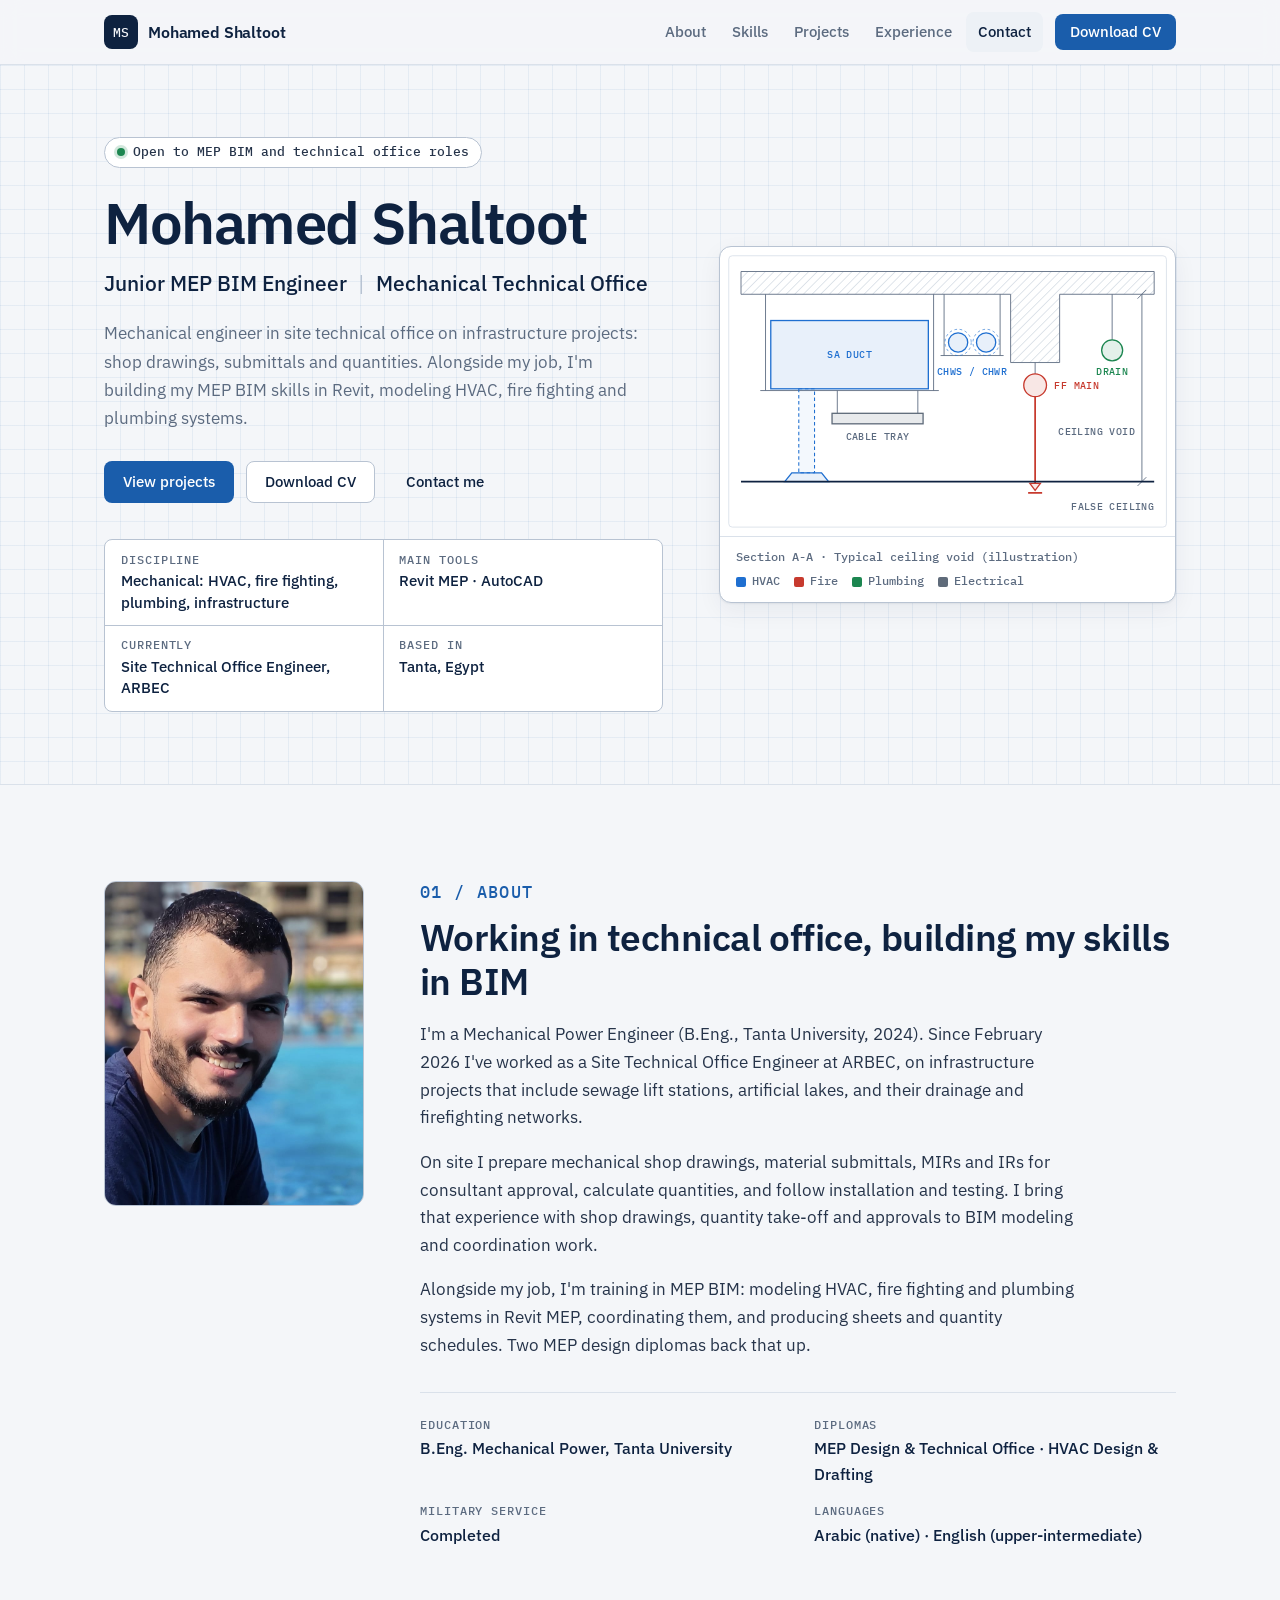
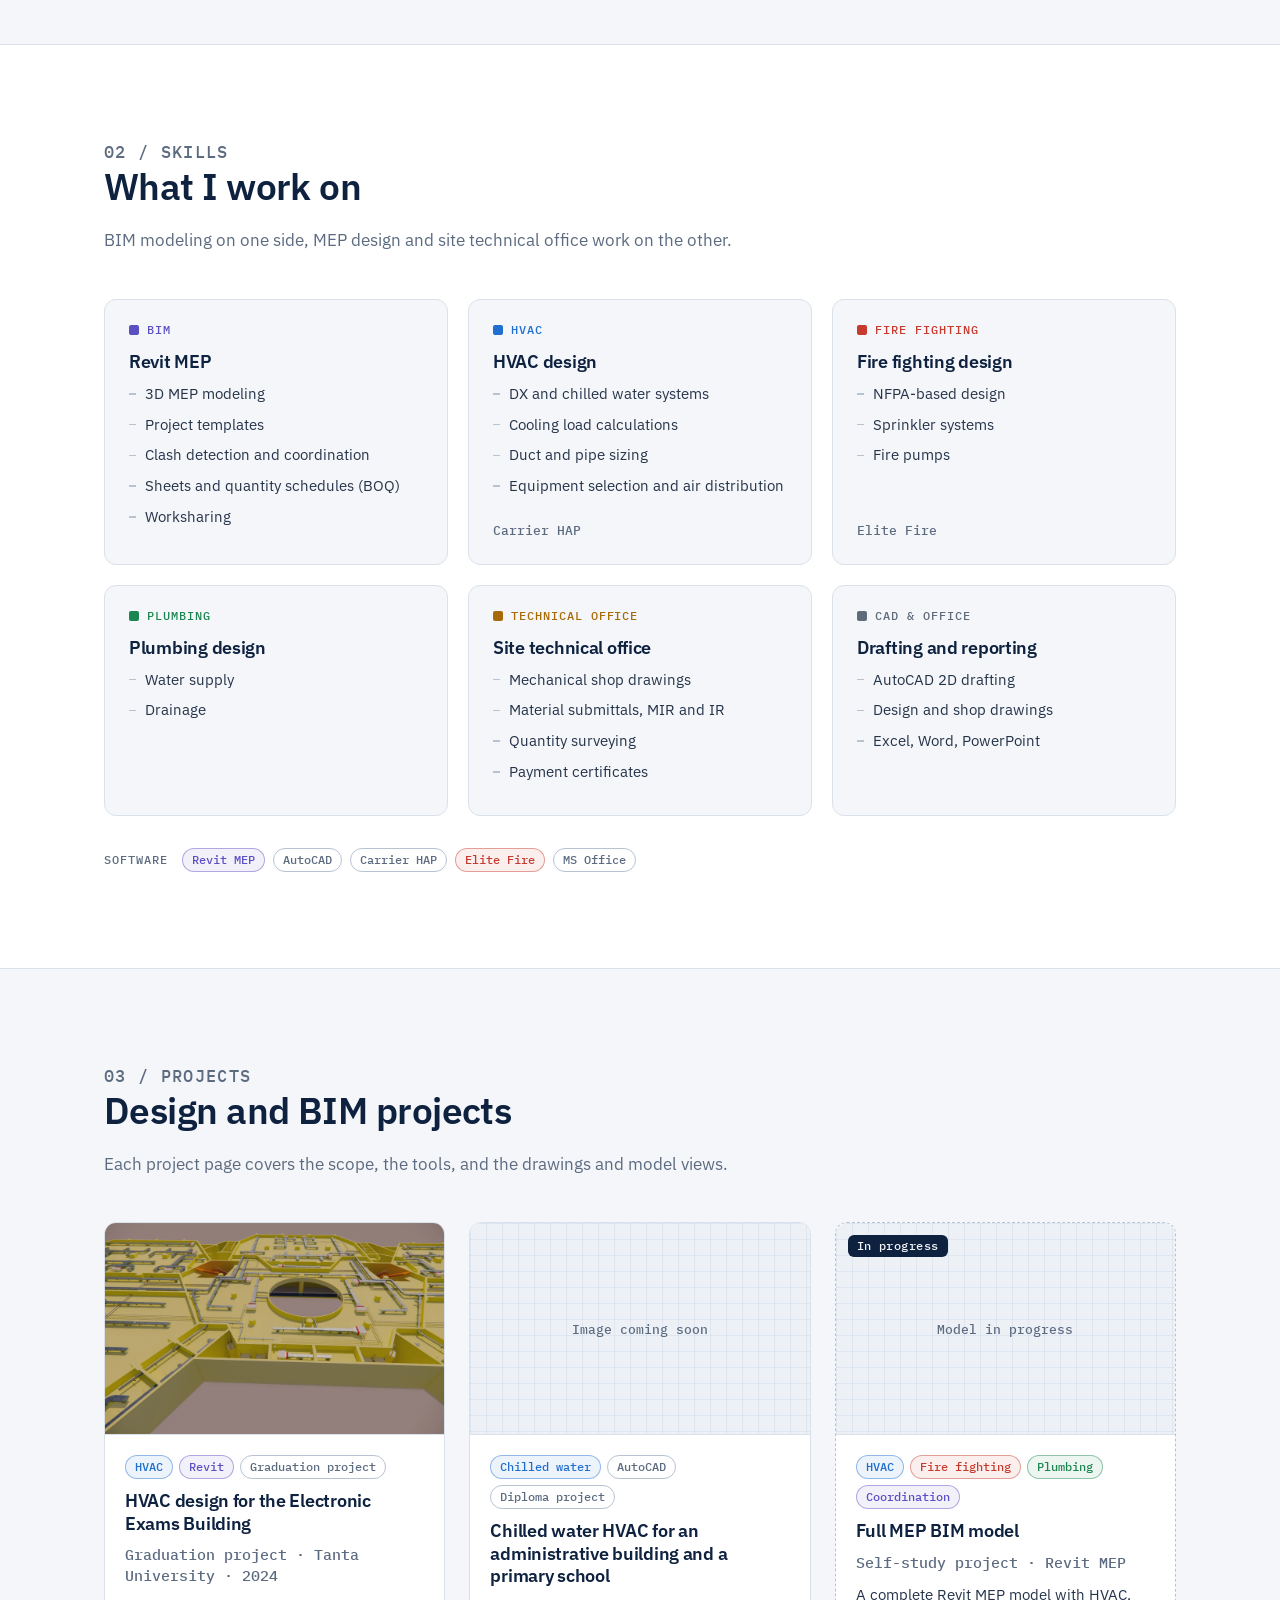
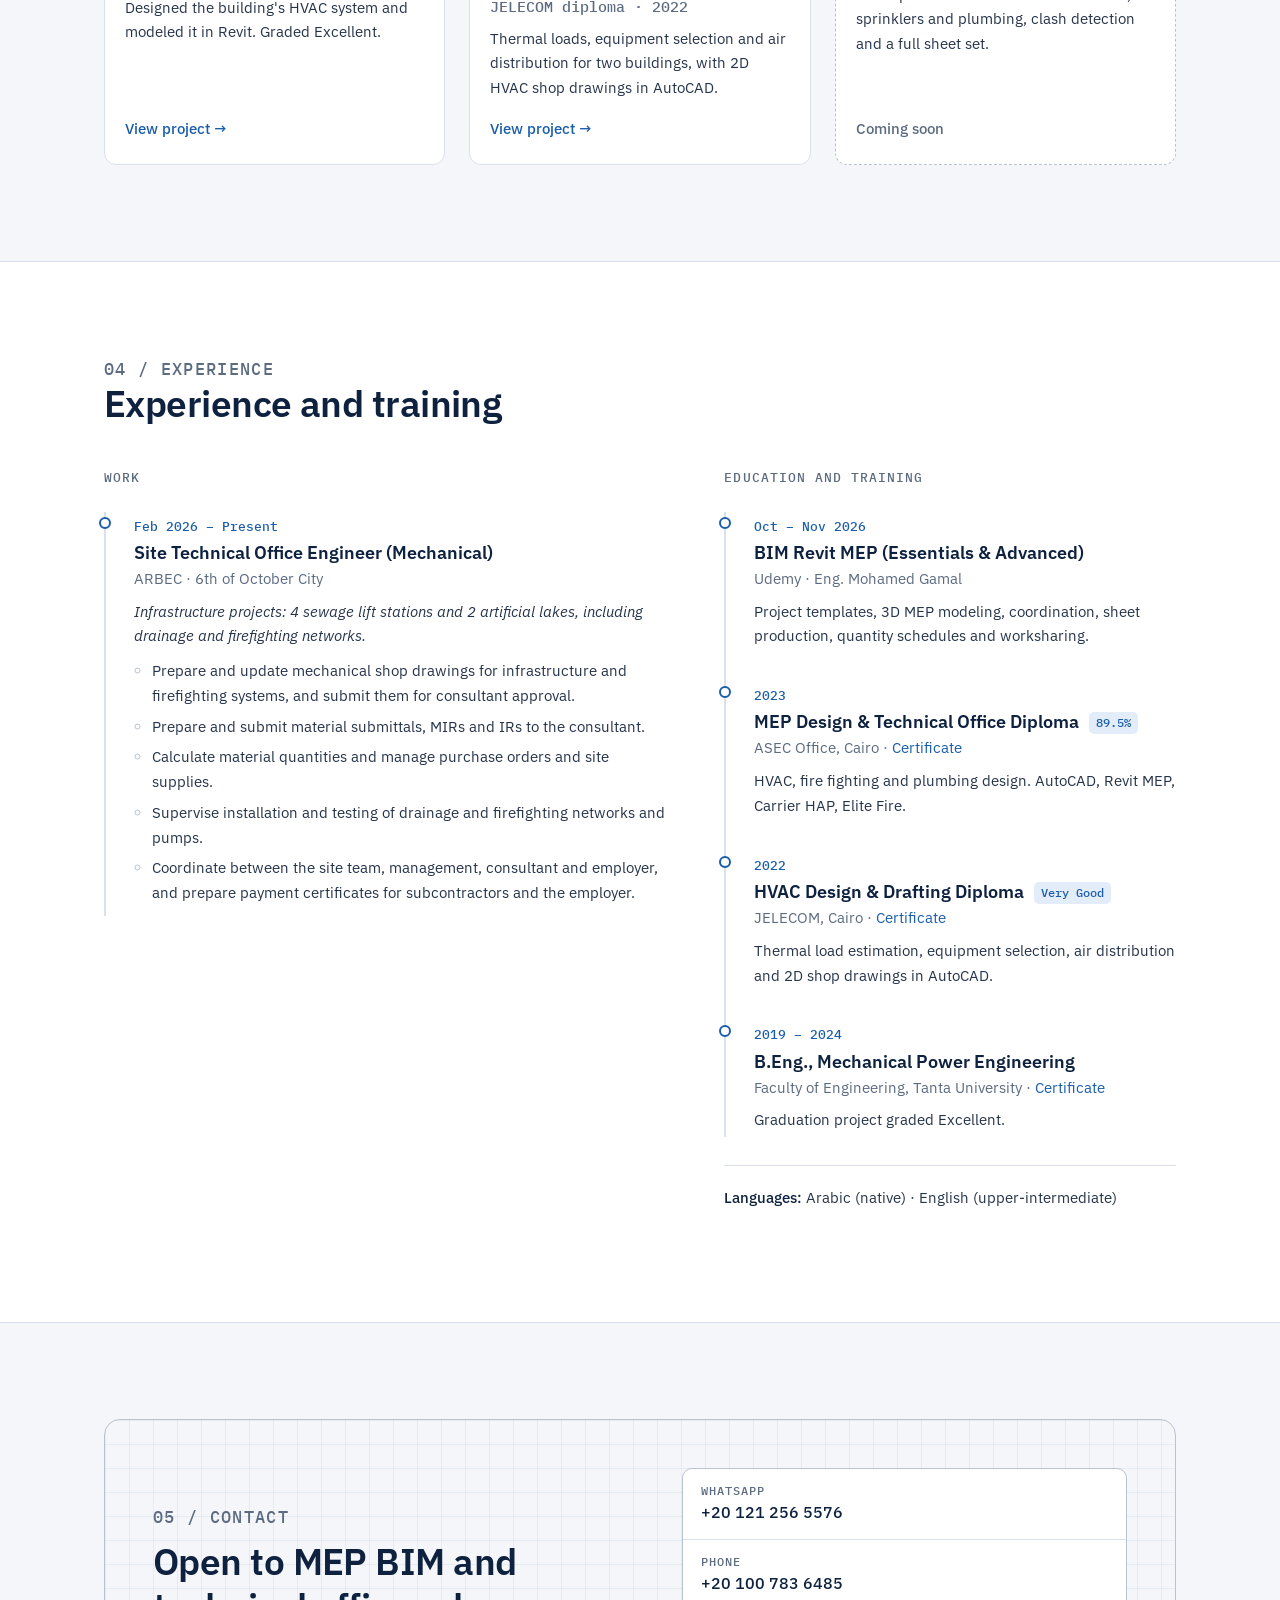
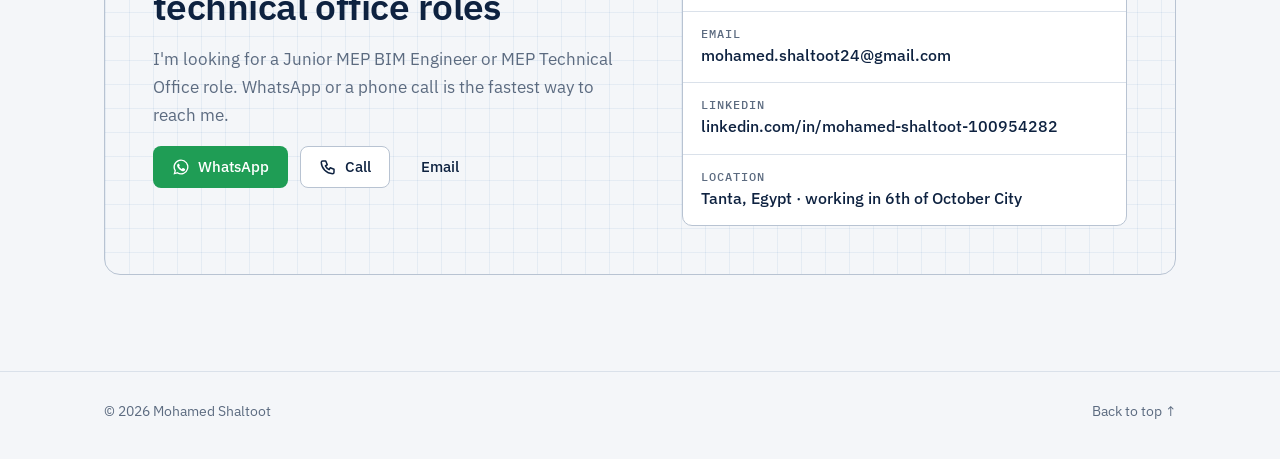
==== index.html @ 132d316b "Portfolio website: home page, project pages, Pages CMS setup" ====
<!doctype html>
<html lang="en">
<head>
  <meta charset="utf-8">
  <meta name="viewport" content="width=device-width, initial-scale=1">
  <title>Mohamed Shaltoot · Junior MEP BIM Engineer</title>
  <meta name="description" content="Portfolio of Mohamed Shaltoot, mechanical engineer in site technical office, building MEP BIM skills in Revit MEP: HVAC, fire fighting and plumbing.">
  <meta property="og:type" content="website">
  <meta property="og:title" content="Mohamed Shaltoot · Junior MEP BIM Engineer">
  <meta property="og:description" content="Mechanical technical office engineer on infrastructure projects, building MEP BIM skills in Revit: HVAC, fire fighting and plumbing.">
  <meta name="theme-color" content="#0E2240">
  <link rel="icon" href="favicon.svg" type="image/svg+xml">
  <link rel="preconnect" href="https://fonts.googleapis.com">
  <link rel="preconnect" href="https://fonts.gstatic.com" crossorigin>
  <link rel="stylesheet" href="https://fonts.googleapis.com/css2?family=IBM+Plex+Mono:wght@400;500&family=IBM+Plex+Sans:wght@400;500;600&display=swap">
  <link rel="stylesheet" href="assets/css/style.css">
  <script src="assets/js/main.js" defer></script>
</head>
<body>
  <!--
    The text, images and PDFs on this page come from content/site.json
    and content/projects.json. Edit them in Pages CMS (see README.md).
  -->
  <a class="skip-link" href="#main">Skip to content</a>

  <header class="site-header">
    <div class="container header-inner">
      <a class="brand" href="#top" aria-label="Mohamed Shaltoot, back to top">
        <span class="brand-mark" aria-hidden="true">MS</span>
        <span class="brand-name">Mohamed Shaltoot</span>
      </a>
      <button class="nav-toggle" type="button" aria-expanded="false" aria-controls="site-nav" aria-label="Open menu">
        <svg class="icon-open" viewBox="0 0 24 24" fill="none" stroke="currentColor" stroke-width="2" stroke-linecap="round" aria-hidden="true"><path d="M4 7h16M4 12h16M4 17h16"/></svg>
        <svg class="icon-close" viewBox="0 0 24 24" fill="none" stroke="currentColor" stroke-width="2" stroke-linecap="round" aria-hidden="true"><path d="M6 6l12 12M18 6L6 18"/></svg>
      </button>
      <nav id="site-nav" class="nav" aria-label="Main">
        <a href="#about">About</a>
        <a href="#skills">Skills</a>
        <a href="#projects">Projects</a>
        <a href="#experience">Experience</a>
        <a href="#contact">Contact</a>
        <a class="btn btn-primary btn-sm" href="assets/files/Mohamed_Shaltoot_Junior_MEP_BIM_Engineer.pdf" data-cv download>Download CV</a>
      </nav>
    </div>
  </header>

  <main id="main">

    <!-- ===== Hero ===== -->
    <section class="hero blueprint" id="top">
      <div class="container hero-grid">
        <div class="hero-copy" id="hero-copy"></div>

        <figure class="sheet">
          <svg viewBox="0 0 520 330" role="img" aria-label="Simplified section through a ceiling void: a supply air duct, chilled water pipes, a fire fighting main with a sprinkler drop, a drainage pipe and a cable tray above the false ceiling.">
            <defs>
              <pattern id="hatch" width="7" height="7" patternUnits="userSpaceOnUse" patternTransform="rotate(45)">
                <line class="d-hatch" x1="0" y1="0" x2="0" y2="7"/>
              </pattern>
            </defs>
            <rect class="d-frame" x="10" y="10" width="500" height="310" rx="4"/>

            <!-- Slab and drop beam -->
            <path class="d-conc" d="M24 28 H496 V54 H388 V132 H332 V54 H24 Z"/>

            <!-- Hangers and supports -->
            <g class="d-rod">
              <line x1="52" y1="54" x2="52" y2="164"/>
              <line x1="244" y1="54" x2="244" y2="164"/>
              <line x1="46" y1="164" x2="250" y2="164"/>
              <line x1="256" y1="54" x2="256" y2="124"/>
              <line x1="320" y1="54" x2="320" y2="124"/>
              <line x1="252" y1="124" x2="324" y2="124"/>
              <line x1="360" y1="132" x2="360" y2="145"/>
              <line x1="448" y1="54" x2="448" y2="106"/>
              <line x1="134" y1="164" x2="134" y2="190"/>
              <line x1="226" y1="164" x2="226" y2="190"/>
            </g>

            <!-- HVAC: supply duct, flexible neck, diffuser -->
            <rect class="d-hvac" x="58" y="84" width="180" height="78"/>
            <text class="d-tag d-tag-hvac" x="148" y="127" text-anchor="middle">SA DUCT</text>
            <rect class="d-flex" x="90" y="162" width="18" height="96"/>
            <polygon class="d-hvac" points="74,268 124,268 116,258 82,258"/>

            <!-- HVAC: chilled water supply / return -->
            <circle class="d-ins" cx="272" cy="109" r="15"/>
            <circle class="d-ins" cx="304" cy="109" r="15"/>
            <circle class="d-hvac" cx="272" cy="109" r="11"/>
            <circle class="d-hvac" cx="304" cy="109" r="11"/>
            <text class="d-tag d-tag-hvac" x="288" y="146" text-anchor="middle">CHWS / CHWR</text>

            <!-- Electrical: cable tray -->
            <rect class="d-elec" x="128" y="190" width="104" height="12"/>
            <text class="d-tag" x="180" y="220" text-anchor="middle">CABLE TRAY</text>

            <!-- Fire fighting: main and pendent sprinkler -->
            <circle class="d-fire" cx="360" cy="158" r="13"/>
            <line class="d-fire-line" x1="360" y1="171" x2="360" y2="270"/>
            <polygon class="d-fire" points="354,270 366,270 360,278"/>
            <line class="d-fire-line" x1="352" y1="281" x2="368" y2="281"/>
            <text class="d-tag d-tag-fire" x="382" y="162">FF MAIN</text>

            <!-- Plumbing: drainage -->
            <circle class="d-plumb" cx="448" cy="118" r="12"/>
            <text class="d-tag d-tag-plumb" x="448" y="146" text-anchor="middle">DRAIN</text>

            <!-- Ceiling void dimension -->
            <g class="d-dim">
              <line x1="482" y1="54" x2="482" y2="268"/>
              <line x1="477" y1="59" x2="487" y2="49"/>
              <line x1="477" y1="273" x2="487" y2="263"/>
            </g>
            <text class="d-tag" x="474" y="215" text-anchor="end">CEILING VOID</text>

            <!-- False ceiling -->
            <line class="d-ceil" x1="24" y1="268" x2="496" y2="268"/>
            <text class="d-tag" x="496" y="300" text-anchor="end">FALSE CEILING</text>
          </svg>
          <figcaption class="sheet-foot">
            <span>Section A-A · Typical ceiling void (illustration)</span>
            <span class="legend">
              <span class="sw-hvac">HVAC</span>
              <span class="sw-fire">Fire</span>
              <span class="sw-plumb">Plumbing</span>
              <span class="sw-elec">Electrical</span>
            </span>
          </figcaption>
        </figure>
      </div>
    </section>

    <!-- ===== About ===== -->
    <section class="section" id="about">
      <div class="container about-grid">
        <div class="media portrait" id="about-photo" data-placeholder="MS"></div>
        <div class="about-text">
          <p class="section-label">01 / About</p>
          <div id="about-body"></div>
        </div>
      </div>
    </section>

    <!-- ===== Skills ===== -->
    <section class="section section--alt" id="skills">
      <div class="container">
        <div class="section-head">
          <p class="section-label">02 / Skills</p>
          <h2>What I work on</h2>
          <p id="skills-intro"></p>
        </div>
        <div class="skills-grid" id="skills-grid"></div>
        <div class="software" id="software" aria-label="Software"></div>
      </div>
    </section>

    <!-- ===== Projects ===== -->
    <section class="section" id="projects">
      <div class="container">
        <div class="section-head">
          <p class="section-label">03 / Projects</p>
          <h2>Design and BIM projects</h2>
          <p>Each project page covers the scope, the tools, and the drawings and model views.</p>
        </div>
        <div class="projects-grid" id="projects-grid"></div>
      </div>
    </section>

    <!-- ===== Experience ===== -->
    <section class="section section--alt" id="experience">
      <div class="container">
        <div class="section-head">
          <p class="section-label">04 / Experience</p>
          <h2>Experience and training</h2>
        </div>
        <div class="exp-grid">
          <div>
            <h3 class="col-title">Work</h3>
            <ol class="timeline" id="work-list"></ol>
          </div>
          <div>
            <h3 class="col-title">Education and training</h3>
            <ol class="timeline" id="edu-list"></ol>
            <p class="languages" id="languages" hidden></p>
          </div>
        </div>
      </div>
    </section>

    <!-- ===== Contact ===== -->
    <section class="section" id="contact">
      <div class="container">
        <div class="contact-panel blueprint">
          <div id="contact-copy"></div>
          <ul class="contact-list" id="contact-list"></ul>
        </div>
      </div>
    </section>
  </main>

  <footer class="site-footer">
    <div class="container footer-inner">
      <span>© <span data-year>2026</span> Mohamed Shaltoot</span>
      <a href="#top">Back to top ↑</a>
    </div>
  </footer>
</body>
</html>
---- assets/css/style.css ----
/* ==========================================================
   Mohamed Shaltoot · MEP BIM portfolio
   System colors follow common MEP conventions:
   HVAC = blue, fire fighting = red, plumbing = green.
   ========================================================== */

:root {
  --paper: #F4F6F9;
  --surface: #FFFFFF;
  --surface-2: #EDF1F6;
  --ink: #0E2240;
  --text: #26344A;
  --muted: #5C6B80;
  --line: #DAE1EA;
  --line-strong: #B8C3D2;
  --accent: #1A5DAB;
  --accent-hover: #144C8E;
  --accent-soft: #E3EDF9;
  --on-accent: #FFFFFF;
  --grid: rgba(26, 93, 171, 0.07);

  --hvac: #1F6FD0;
  --fire: #C73A2E;
  --plumb: #1C8650;
  --bim: #5B4FC4;
  --office: #A86A06;
  --cad: #5F6B7A;
  --ok: #1C8650;

  --radius: 10px;
  --shadow: 0 1px 2px rgba(14, 34, 64, 0.06), 0 8px 24px rgba(14, 34, 64, 0.06);
  --header-h: 64px;

  --font-sans: "IBM Plex Sans", system-ui, -apple-system, "Segoe UI", Roboto, sans-serif;
  --font-mono: "IBM Plex Mono", ui-monospace, "Cascadia Mono", Consolas, monospace;

  color-scheme: light dark;
}

@media (prefers-color-scheme: dark) {
  :root {
    --paper: #0A121D;
    --surface: #101B29;
    --surface-2: #162436;
    --ink: #EEF3FA;
    --text: #CBD5E2;
    --muted: #8E9CB0;
    --line: #1F2E43;
    --line-strong: #30435E;
    --accent: #6AA6F2;
    --accent-hover: #8FBCF6;
    --accent-soft: #16294A;
    --on-accent: #07111E;
    --grid: rgba(106, 166, 242, 0.06);

    --hvac: #5C9DF0;
    --fire: #F0766A;
    --plumb: #4CC285;
    --bim: #9C93F2;
    --office: #E0A644;
    --cad: #9AA6B5;
    --ok: #4CC285;

    --shadow: none;
  }
}

/* ---------- Base ---------- */

*, *::before, *::after { box-sizing: border-box; }

html {
  scroll-behavior: smooth;
  -webkit-text-size-adjust: 100%;
}

@media (prefers-reduced-motion: reduce) {
  html { scroll-behavior: auto; }
  *, *::before, *::after { transition: none !important; }
}

body {
  margin: 0;
  background: var(--paper);
  color: var(--text);
  font: 400 16px/1.65 var(--font-sans);
  -webkit-font-smoothing: antialiased;
  overflow-x: hidden;
}

img { max-width: 100%; display: block; }

[hidden] { display: none !important; }

a { color: var(--accent); text-decoration: none; }
a:hover { color: var(--accent-hover); text-decoration: underline; text-underline-offset: 3px; }

:focus-visible { outline: 2px solid var(--accent); outline-offset: 3px; border-radius: 4px; }

h1, h2, h3 {
  color: var(--ink);
  line-height: 1.2;
  margin: 0 0 0.5em;
  font-weight: 600;
  letter-spacing: -0.015em;
}

p { margin: 0 0 1em; }

.container {
  width: 100%;
  max-width: 1120px;
  margin: 0 auto;
  padding: 0 24px;
}

.mono { font-family: var(--font-mono); }

.skip-link {
  position: absolute;
  left: 16px;
  top: -48px;
  z-index: 100;
  padding: 8px 14px;
  background: var(--ink);
  color: var(--paper);
  border-radius: 6px;
}
.skip-link:focus { top: 12px; color: var(--paper); }

section[id] { scroll-margin-top: calc(var(--header-h) + 8px); }

/* ---------- Buttons ---------- */

.btn {
  display: inline-flex;
  align-items: center;
  justify-content: center;
  gap: 8px;
  padding: 11px 18px;
  border-radius: 8px;
  border: 1px solid transparent;
  font: 500 15px/1.2 var(--font-sans);
  cursor: pointer;
  transition: background-color .15s, border-color .15s, color .15s;
  white-space: nowrap;
}
.btn:hover { text-decoration: none; }

.btn-primary { background: var(--accent); color: var(--on-accent); }
.btn-primary:hover { background: var(--accent-hover); color: var(--on-accent); }

.btn-outline { background: var(--surface); color: var(--ink); border-color: var(--line-strong); }
.btn-outline:hover { border-color: var(--accent); color: var(--accent); }

.btn-ghost { background: transparent; color: var(--ink); }
.btn-ghost:hover { background: var(--surface-2); color: var(--ink); }

.btn-sm { padding: 8px 14px; font-size: 14px; }

.btn svg { width: 18px; height: 18px; flex: none; }

.btn-whatsapp { background: #1F9D55; color: #FFFFFF; }
.btn-whatsapp:hover { background: #17834A; color: #FFFFFF; }

/* ---------- Header ---------- */

.site-header {
  position: sticky;
  top: 0;
  z-index: 50;
  background: var(--paper);
  background: color-mix(in srgb, var(--paper) 90%, transparent);
  -webkit-backdrop-filter: saturate(1.4) blur(10px);
  backdrop-filter: saturate(1.4) blur(10px);
  border-bottom: 1px solid var(--line);
}

.header-inner {
  display: flex;
  align-items: center;
  justify-content: space-between;
  gap: 16px;
  height: var(--header-h);
}

.brand {
  display: inline-flex;
  align-items: center;
  gap: 10px;
  color: var(--ink);
  font-weight: 600;
  letter-spacing: -0.01em;
}
.brand:hover { color: var(--ink); text-decoration: none; }

.brand-mark {
  display: grid;
  place-items: center;
  width: 34px;
  height: 34px;
  border-radius: 8px;
  background: var(--ink);
  color: var(--paper);
  font: 500 13px/1 var(--font-mono);
  letter-spacing: 0.02em;
}

.nav { display: flex; align-items: center; gap: 2px; }

.nav a {
  padding: 8px 12px;
  border-radius: 8px;
  color: var(--muted);
  font-size: 15px;
  font-weight: 500;
}
.nav a:hover,
.nav a.is-active { color: var(--ink); background: var(--surface-2); text-decoration: none; }

.nav a.btn-primary { margin-left: 10px; color: var(--on-accent); background: var(--accent); padding: 8px 14px; }
.nav a.btn-primary:hover { background: var(--accent-hover); color: var(--on-accent); }

.nav-toggle {
  display: none;
  align-items: center;
  justify-content: center;
  width: 42px;
  height: 42px;
  border: 1px solid var(--line-strong);
  border-radius: 8px;
  background: var(--surface);
  color: var(--ink);
  cursor: pointer;
}
.nav-toggle svg { width: 20px; height: 20px; }
.nav-toggle .icon-close { display: none; }
.nav-toggle[aria-expanded="true"] .icon-open { display: none; }
.nav-toggle[aria-expanded="true"] .icon-close { display: block; }

@media (max-width: 860px) {
  .nav-toggle { display: inline-flex; }
  .nav {
    display: none;
    position: absolute;
    top: var(--header-h);
    left: 0;
    right: 0;
    flex-direction: column;
    align-items: stretch;
    gap: 2px;
    padding: 12px 16px 18px;
    background: var(--paper);
    border-bottom: 1px solid var(--line);
    box-shadow: var(--shadow);
  }
  .nav.is-open { display: flex; }
  .nav a { padding: 12px; font-size: 16px; }
  .nav a.btn-primary { margin: 8px 0 0; padding: 12px; }
}

/* ---------- Blueprint grid background ---------- */

.blueprint {
  background-color: var(--paper);
  background-image:
    linear-gradient(var(--grid) 1px, transparent 1px),
    linear-gradient(90deg, var(--grid) 1px, transparent 1px);
  background-size: 24px 24px;
}

/* ---------- Hero ---------- */

.hero {
  padding: 72px 0 72px;
  border-bottom: 1px solid var(--line);
}

.hero-grid {
  display: grid;
  grid-template-columns: minmax(0, 1.1fr) minmax(0, 0.9fr);
  gap: 56px;
  align-items: center;
}

.status-pill {
  display: inline-flex;
  align-items: center;
  gap: 8px;
  margin: 0 0 20px;
  padding: 6px 12px;
  border: 1px solid var(--line-strong);
  border-radius: 999px;
  background: var(--surface);
  color: var(--text);
  font: 500 13px/1.3 var(--font-mono);
}
.status-pill .dot {
  width: 8px;
  height: 8px;
  border-radius: 50%;
  background: var(--ok);
  box-shadow: 0 0 0 3px color-mix(in srgb, var(--ok) 20%, transparent);
  flex: none;
}

.hero h1 {
  font-size: clamp(2.4rem, 5.4vw, 3.6rem);
  margin-bottom: 10px;
  letter-spacing: -0.025em;
}

.hero .role {
  margin: 0 0 18px;
  color: var(--ink);
  font-size: clamp(1.1rem, 2.1vw, 1.3rem);
  font-weight: 500;
}
.hero .role .sep { color: var(--line-strong); margin: 0 6px; font-weight: 400; }
@media (max-width: 600px) {
  .hero .role .sep { display: none; }
  .hero .role .r1, .hero .role .r2 { display: block; }
  .hero .role .r2 { color: var(--muted); font-size: 0.92em; }
}

.hero .lead {
  max-width: 54ch;
  margin: 0 0 28px;
  color: var(--muted);
  font-size: 1.075rem;
}

.actions { display: flex; flex-wrap: wrap; gap: 12px; }

/* Title-block style fact table (used in hero and project pages) */

.tblock {
  --cols: 2;
  display: grid;
  grid-template-columns: repeat(var(--cols), minmax(0, 1fr));
  margin: 36px 0 0;
  background: var(--surface);
  border: 1px solid var(--line-strong);
  border-radius: 8px;
  overflow: hidden;
}
.tblock--3 { --cols: 3; }
.tblock > div {
  min-width: 0;
  margin: 0 -1px -1px 0;
  padding: 12px 16px;
  border-right: 1px solid var(--line-strong);
  border-bottom: 1px solid var(--line-strong);
}
.tblock dt {
  margin: 0 0 2px;
  color: var(--muted);
  font: 500 11.5px/1.4 var(--font-mono);
  letter-spacing: 0.08em;
  text-transform: uppercase;
}
.tblock dd { margin: 0; color: var(--ink); font-size: 15px; font-weight: 500; line-height: 1.45; }

/* Hero drawing */

.sheet {
  margin: 0;
  background: var(--surface);
  border: 1px solid var(--line-strong);
  border-radius: 12px;
  box-shadow: var(--shadow);
  overflow: hidden;
}
.sheet svg { display: block; width: 100%; height: auto; }

.sheet-foot {
  display: flex;
  flex-wrap: wrap;
  justify-content: space-between;
  gap: 8px 16px;
  padding: 12px 16px;
  border-top: 1px solid var(--line);
  color: var(--muted);
  font: 500 12px/1.4 var(--font-mono);
}

.legend { display: flex; flex-wrap: wrap; gap: 6px 14px; }
.legend span { display: inline-flex; align-items: center; gap: 6px; }
.legend span::before {
  content: "";
  width: 10px;
  height: 10px;
  border-radius: 2px;
  background: var(--sw, var(--cad));
}
.sw-hvac { --sw: var(--hvac); }
.sw-fire { --sw: var(--fire); }
.sw-plumb { --sw: var(--plumb); }
.sw-elec { --sw: var(--cad); }

.d-frame { fill: none; stroke: var(--line); }
.d-hatch { stroke: var(--line-strong); stroke-width: 1; }
.d-conc { fill: url(#hatch); stroke: var(--muted); stroke-width: 1; }
.d-rod line { stroke: var(--muted); stroke-width: 1; }
.d-hvac { fill: var(--hvac); fill-opacity: .1; stroke: var(--hvac); stroke-width: 1.5; }
.d-flex { fill: var(--hvac); fill-opacity: .05; stroke: var(--hvac); stroke-width: 1.2; stroke-dasharray: 4 3; }
.d-ins { fill: none; stroke: var(--hvac); stroke-width: 1; stroke-dasharray: 3 3; opacity: .7; }
.d-fire { fill: var(--fire); fill-opacity: .12; stroke: var(--fire); stroke-width: 1.5; }
.d-fire-line { stroke: var(--fire); stroke-width: 2; }
.d-plumb { fill: var(--plumb); fill-opacity: .12; stroke: var(--plumb); stroke-width: 1.5; }
.d-elec { fill: var(--cad); fill-opacity: .14; stroke: var(--cad); stroke-width: 1.5; }
.d-ceil { stroke: var(--ink); stroke-width: 2; }
.d-dim line { stroke: var(--muted); stroke-width: 1; }
.d-tag { font: 500 11px var(--font-mono); fill: var(--muted); letter-spacing: .04em; }
.d-tag-hvac { fill: var(--hvac); }
.d-tag-fire { fill: var(--fire); }
.d-tag-plumb { fill: var(--plumb); }

@media (max-width: 960px) {
  .hero { padding: 48px 0 56px; }
  .hero-grid { grid-template-columns: minmax(0, 1fr); gap: 40px; }
}

/* ---------- Sections ---------- */

.section { padding: 96px 0; }
.section--alt { background: var(--surface); border-top: 1px solid var(--line); border-bottom: 1px solid var(--line); }

.section-head { max-width: 680px; margin-bottom: 44px; }
.section-label {
  margin: 0 0 10px;
  color: var(--accent);
  font: 500 13px/1.4 var(--font-mono);
  letter-spacing: 0.08em;
  text-transform: uppercase;
}
.section h2 { font-size: clamp(1.75rem, 3.4vw, 2.3rem); }
.section-head p { color: var(--muted); margin: 0; font-size: 1.05rem; }

@media (max-width: 700px) {
  .section { padding: 64px 0; }
  .section-head { margin-bottom: 32px; }
}

/* ---------- Media with image fallback ---------- */

.media {
  position: relative;
  overflow: hidden;
  background: var(--surface-2);
}
.media img { width: 100%; height: 100%; object-fit: cover; }
.media--contain img { object-fit: contain; background: #FFFFFF; }

.media.is-empty img { display: none; }
.media.is-empty {
  background-color: var(--surface-2);
  background-image:
    linear-gradient(var(--grid) 1px, transparent 1px),
    linear-gradient(90deg, var(--grid) 1px, transparent 1px);
  background-size: 16px 16px;
}
.media.is-empty::after {
  content: attr(data-placeholder);
  position: absolute;
  inset: 0;
  display: grid;
  place-items: center;
  padding: 16px;
  color: var(--muted);
  font: 500 12.5px/1.5 var(--font-mono);
  text-align: center;
  overflow-wrap: anywhere;
}
/* On a local preview, show which file to add */
.is-dev .media.is-empty::after { content: "Add image:\A" attr(data-file); white-space: pre-wrap; }

/* ---------- About ---------- */

.about-grid {
  display: grid;
  grid-template-columns: 260px minmax(0, 1fr);
  gap: 56px;
  align-items: start;
}

.portrait {
  aspect-ratio: 4 / 5;
  border: 1px solid var(--line-strong);
  border-radius: 12px;
}
.portrait img { object-position: 42% 40%; }
.portrait.is-empty::after,
.is-dev .portrait.is-empty::after {
  content: "MS";
  color: var(--accent);
  font: 500 56px/1 var(--font-mono);
  white-space: normal;
}

.about-text p { max-width: 66ch; font-size: 1.05rem; }

.glance {
  display: grid;
  grid-template-columns: repeat(2, minmax(0, 1fr));
  gap: 16px 32px;
  margin: 32px 0 0;
  padding: 24px 0 0;
  border-top: 1px solid var(--line);
}
.glance dt {
  color: var(--muted);
  font: 500 11.5px/1.4 var(--font-mono);
  letter-spacing: 0.08em;
  text-transform: uppercase;
}
.glance dd { margin: 2px 0 0; color: var(--ink); font-weight: 500; }

@media (max-width: 800px) {
  .about-grid { grid-template-columns: minmax(0, 1fr); gap: 32px; }
  .portrait { max-width: 220px; }
}
@media (max-width: 520px) {
  .glance { grid-template-columns: minmax(0, 1fr); }
}

/* ---------- Skills ---------- */

.skills-grid {
  display: grid;
  grid-template-columns: repeat(3, minmax(0, 1fr));
  gap: 20px;
}

.skill {
  display: flex;
  flex-direction: column;
  padding: 24px;
  background: var(--paper);
  border: 1px solid var(--line);
  border-radius: 12px;
}
.section:not(.section--alt) .skill { background: var(--surface); }

.skill-code {
  display: inline-flex;
  align-items: center;
  gap: 8px;
  color: var(--sys, var(--accent));
  font: 500 12px/1 var(--font-mono);
  letter-spacing: 0.08em;
  text-transform: uppercase;
}
.skill-code::before {
  content: "";
  width: 10px;
  height: 10px;
  border-radius: 2px;
  background: currentColor;
}
.skill h3 { margin: 14px 0 10px; font-size: 1.15rem; }

.skill ul { margin: 0; padding: 0; list-style: none; }
.skill li { position: relative; padding-left: 16px; margin: 0 0 6px; font-size: 15px; }
.skill li::before {
  content: "";
  position: absolute;
  left: 0;
  top: 0.75em;
  width: 7px;
  height: 1.5px;
  background: var(--line-strong);
}
.skill .tools {
  margin: auto 0 0;
  padding-top: 16px;
  color: var(--muted);
  font: 500 12.5px/1.5 var(--font-mono);
}

.sys-bim { --sys: var(--bim); }
.sys-hvac { --sys: var(--hvac); }
.sys-fire { --sys: var(--fire); }
.sys-plumb { --sys: var(--plumb); }
.sys-office { --sys: var(--office); }
.sys-cad { --sys: var(--cad); }

.software {
  display: flex;
  flex-wrap: wrap;
  align-items: center;
  gap: 8px;
  margin-top: 32px;
}
.software .label {
  margin-right: 6px;
  color: var(--muted);
  font: 500 12px/1 var(--font-mono);
  letter-spacing: 0.08em;
  text-transform: uppercase;
}

@media (max-width: 960px) { .skills-grid { grid-template-columns: repeat(2, minmax(0, 1fr)); } }
@media (max-width: 600px) { .skills-grid { grid-template-columns: minmax(0, 1fr); } }

/* ---------- Tags ---------- */

.tags { display: flex; flex-wrap: wrap; gap: 6px; }
.tag {
  display: inline-flex;
  align-items: center;
  padding: 5px 9px;
  border: 1px solid var(--line-strong);
  border-radius: 999px;
  background: var(--surface);
  color: var(--muted);
  font: 500 12px/1 var(--font-mono);
  white-space: nowrap;
}
.tag--hvac, .tag--fire, .tag--plumb, .tag--bim {
  color: var(--t);
  border-color: color-mix(in srgb, var(--t) 45%, transparent);
  background: color-mix(in srgb, var(--t) 8%, var(--surface));
}
.tag--hvac { --t: var(--hvac); }
.tag--fire { --t: var(--fire); }
.tag--plumb { --t: var(--plumb); }
.tag--bim { --t: var(--bim); }

/* ---------- Projects ---------- */

.projects-grid {
  display: grid;
  grid-template-columns: repeat(3, minmax(0, 1fr));
  gap: 24px;
}

.project-card {
  display: flex;
  flex-direction: column;
  background: var(--surface);
  border: 1px solid var(--line);
  border-radius: 12px;
  overflow: hidden;
  color: var(--text);
  transition: border-color .15s, transform .15s, box-shadow .15s;
}
a.project-card:hover {
  border-color: var(--accent);
  box-shadow: var(--shadow);
  transform: translateY(-2px);
  text-decoration: none;
  color: var(--text);
}

.project-card .media { aspect-ratio: 16 / 10; border-bottom: 1px solid var(--line); }

.card-body { display: flex; flex-direction: column; gap: 10px; flex: 1; padding: 20px 20px 22px; }
.card-meta { margin: 0; color: var(--muted); font: 500 12.5px/1.4 var(--font-mono); }
.project-card h3 { margin: 0; font-size: 1.15rem; }
.project-card p { margin: 0; font-size: 15px; }
.card-link { margin-top: auto; padding-top: 6px; color: var(--accent); font-weight: 500; font-size: 15px; }
a.project-card:hover .card-link { text-decoration: underline; text-underline-offset: 3px; }

.badge {
  position: absolute;
  top: 12px;
  left: 12px;
  z-index: 1;
  padding: 5px 9px;
  border-radius: 6px;
  background: var(--ink);
  color: var(--paper);
  font: 500 11.5px/1 var(--font-mono);
  letter-spacing: 0.04em;
}

.project-card.is-upcoming { border-style: dashed; border-color: var(--line-strong); }
.project-card.is-upcoming .card-link { color: var(--muted); }

@media (max-width: 960px) { .projects-grid { grid-template-columns: repeat(2, minmax(0, 1fr)); } }
@media (max-width: 620px) { .projects-grid { grid-template-columns: minmax(0, 1fr); } }

/* ---------- Experience ---------- */

.exp-grid {
  display: grid;
  grid-template-columns: minmax(0, 1.25fr) minmax(0, 1fr);
  gap: 56px;
}
.exp-grid > div > h3.col-title {
  margin: 0 0 24px;
  color: var(--muted);
  font: 500 13px/1.4 var(--font-mono);
  letter-spacing: 0.08em;
  text-transform: uppercase;
}

.timeline { margin: 0; padding: 0; list-style: none; border-left: 2px solid var(--line); }
.timeline > li { position: relative; padding: 0 0 32px 28px; }
.timeline > li:last-child { padding-bottom: 4px; }
.timeline > li::before {
  content: "";
  position: absolute;
  left: -7px;
  top: 5px;
  width: 12px;
  height: 12px;
  border-radius: 50%;
  background: var(--paper);
  border: 2px solid var(--accent);
}
.section--alt .timeline > li::before { background: var(--surface); }

.when { color: var(--accent); font: 500 13px/1.4 var(--font-mono); }
.timeline h4 { margin: 4px 0 2px; color: var(--ink); font-size: 1.1rem; font-weight: 600; line-height: 1.3; }
.org { margin: 0 0 8px; color: var(--muted); font-size: 15px; }
.context { margin: 0 0 10px; font-style: italic; font-size: 15px; }
.timeline .note { margin: 0; font-size: 15px; }

.bullets { margin: 0; padding-left: 18px; }
.bullets li { margin: 0 0 6px; font-size: 15px; }
.bullets li::marker { color: var(--line-strong); }

.grade {
  display: inline-block;
  margin-left: 6px;
  padding: 2px 7px;
  border-radius: 5px;
  background: var(--accent-soft);
  color: var(--accent);
  font: 500 12px/1.5 var(--font-mono);
  vertical-align: 1px;
}

.languages {
  margin-top: 28px;
  padding-top: 20px;
  border-top: 1px solid var(--line);
  font-size: 15px;
}
.languages strong { color: var(--ink); font-weight: 500; }

@media (max-width: 860px) { .exp-grid { grid-template-columns: minmax(0, 1fr); gap: 48px; } }

/* ---------- Contact ---------- */

.contact-panel {
  display: grid;
  grid-template-columns: minmax(0, 1.1fr) minmax(0, 1fr);
  gap: 40px;
  align-items: center;
  padding: 48px;
  border: 1px solid var(--line-strong);
  border-radius: 16px;
}
.contact-panel h2 { max-width: 18ch; }
.contact-panel > div > p { color: var(--muted); max-width: 46ch; font-size: 1.05rem; }

.contact-list {
  margin: 0;
  padding: 0;
  list-style: none;
  background: var(--surface);
  border: 1px solid var(--line-strong);
  border-radius: 10px;
  overflow: hidden;
}
.contact-list li { padding: 14px 18px; border-bottom: 1px solid var(--line); }
.contact-list li:last-child { border-bottom: 0; }
.contact-list .k {
  display: block;
  color: var(--muted);
  font: 500 11.5px/1.4 var(--font-mono);
  letter-spacing: 0.08em;
  text-transform: uppercase;
}
.contact-list a, .contact-list .v { color: var(--ink); font-weight: 500; overflow-wrap: anywhere; }
.contact-list a:hover { color: var(--accent); }

@media (max-width: 860px) {
  .contact-panel { grid-template-columns: minmax(0, 1fr); padding: 32px 24px; }
}
@media (max-width: 420px) {
  .contact-panel { padding: 28px 18px; }
}

/* ---------- Footer ---------- */

.site-footer { padding: 28px 0 36px; border-top: 1px solid var(--line); color: var(--muted); font-size: 14px; }
.footer-inner { display: flex; flex-wrap: wrap; justify-content: space-between; gap: 12px; }
.site-footer a { color: var(--muted); }
.site-footer a:hover { color: var(--accent); }

/* ---------- Project pages ---------- */

.page-hero { padding: 48px 0 48px; border-bottom: 1px solid var(--line); }

.breadcrumb { margin-bottom: 20px; color: var(--muted); font: 500 13px/1.4 var(--font-mono); }
.breadcrumb a { color: var(--muted); }
.breadcrumb a:hover { color: var(--accent); }
.breadcrumb .slash { margin: 0 8px; color: var(--line-strong); }

.page-hero .tags { margin-bottom: 16px; }
.page-hero h1 { max-width: 24ch; font-size: clamp(1.9rem, 4.2vw, 2.8rem); letter-spacing: -0.02em; }
.page-hero .lead { max-width: 64ch; margin: 0; color: var(--muted); font-size: 1.075rem; }

.project-body { padding: 56px 0 80px; }

.shot { margin: 0; background: var(--surface); border: 1px solid var(--line); border-radius: 12px; overflow: hidden; }
.shot .media { aspect-ratio: 16 / 10; }
.shot--wide .media { aspect-ratio: 16 / 8; }
.shot figcaption { padding: 12px 16px; border-top: 1px solid var(--line); color: var(--muted); font-size: 14px; }

.project-section { margin-top: 56px; }
.project-body .container > .project-section:first-child,
.project-body .container > .shot[hidden]:first-child + .project-section { margin-top: 0; }
.project-section h2 { font-size: clamp(1.4rem, 2.6vw, 1.75rem); }
.project-section > p { max-width: 68ch; }

.checklist { margin: 0; padding: 0; list-style: none; max-width: 68ch; }
.checklist li {
  position: relative;
  margin: 0 0 10px;
  padding-left: 28px;
}
.checklist li::before {
  content: "";
  position: absolute;
  left: 2px;
  top: 0.45em;
  width: 12px;
  height: 7px;
  border-left: 2px solid var(--accent);
  border-bottom: 2px solid var(--accent);
  transform: rotate(-45deg);
}

.project-links { display: flex; flex-wrap: wrap; gap: 10px; margin-top: 24px; }

.doc-list {
  display: grid;
  grid-template-columns: repeat(auto-fill, minmax(280px, 1fr));
  gap: 12px;
  margin-top: 16px;
}
.doc-link {
  display: flex;
  align-items: center;
  gap: 14px;
  padding: 14px 16px;
  background: var(--surface);
  border: 1px solid var(--line);
  border-radius: 10px;
  color: var(--ink);
  transition: border-color .15s;
}
.doc-link:hover { border-color: var(--accent); color: var(--ink); text-decoration: none; }
.doc-badge {
  flex: none;
  display: grid;
  place-items: center;
  width: 44px;
  height: 52px;
  border-radius: 6px;
  background: color-mix(in srgb, var(--fire) 12%, var(--surface));
  border: 1px solid color-mix(in srgb, var(--fire) 40%, transparent);
  color: var(--fire);
  font: 500 11.5px/1 var(--font-mono);
}
.doc-name { flex: 1; min-width: 0; font-weight: 500; overflow-wrap: anywhere; }
.doc-open { flex: none; color: var(--accent); font-size: 14px; font-weight: 500; }

.load-error {
  margin-top: 24px;
  margin-bottom: 24px;
  padding: 16px 20px;
  border: 1px solid color-mix(in srgb, var(--fire) 45%, transparent);
  border-radius: 10px;
  background: color-mix(in srgb, var(--fire) 8%, var(--surface));
  color: var(--ink);
}
.load-error-detail { display: block; margin-top: 6px; color: var(--muted); font: 500 12.5px/1.4 var(--font-mono); }

.gallery {
  display: grid;
  grid-template-columns: repeat(2, minmax(0, 1fr));
  gap: 20px;
  margin-top: 24px;
}
.gallery .span-2 { grid-column: 1 / -1; }

.pager {
  display: flex;
  flex-wrap: wrap;
  justify-content: space-between;
  gap: 16px;
  margin-top: 64px;
  padding-top: 24px;
  border-top: 1px solid var(--line);
}
.pager a { display: flex; flex-direction: column; gap: 2px; font-weight: 500; }
.pager a:hover { text-decoration: none; }
.pager a:hover .pager-title { text-decoration: underline; text-underline-offset: 3px; }
.pager .pager-k { color: var(--muted); font: 500 12px/1.4 var(--font-mono); letter-spacing: 0.06em; text-transform: uppercase; }
.pager .next { text-align: right; margin-left: auto; }

@media (max-width: 600px) {
  .container { padding: 0 16px; }
  .tblock, .tblock--3 { --cols: 1; }
  .gallery { grid-template-columns: minmax(0, 1fr); }
  .shot--wide .media { aspect-ratio: 16 / 10; }
  .actions .btn { flex: 1 1 auto; }
}

@media (min-width: 601px) and (max-width: 860px) {
  .tblock--3 { --cols: 2; }
}
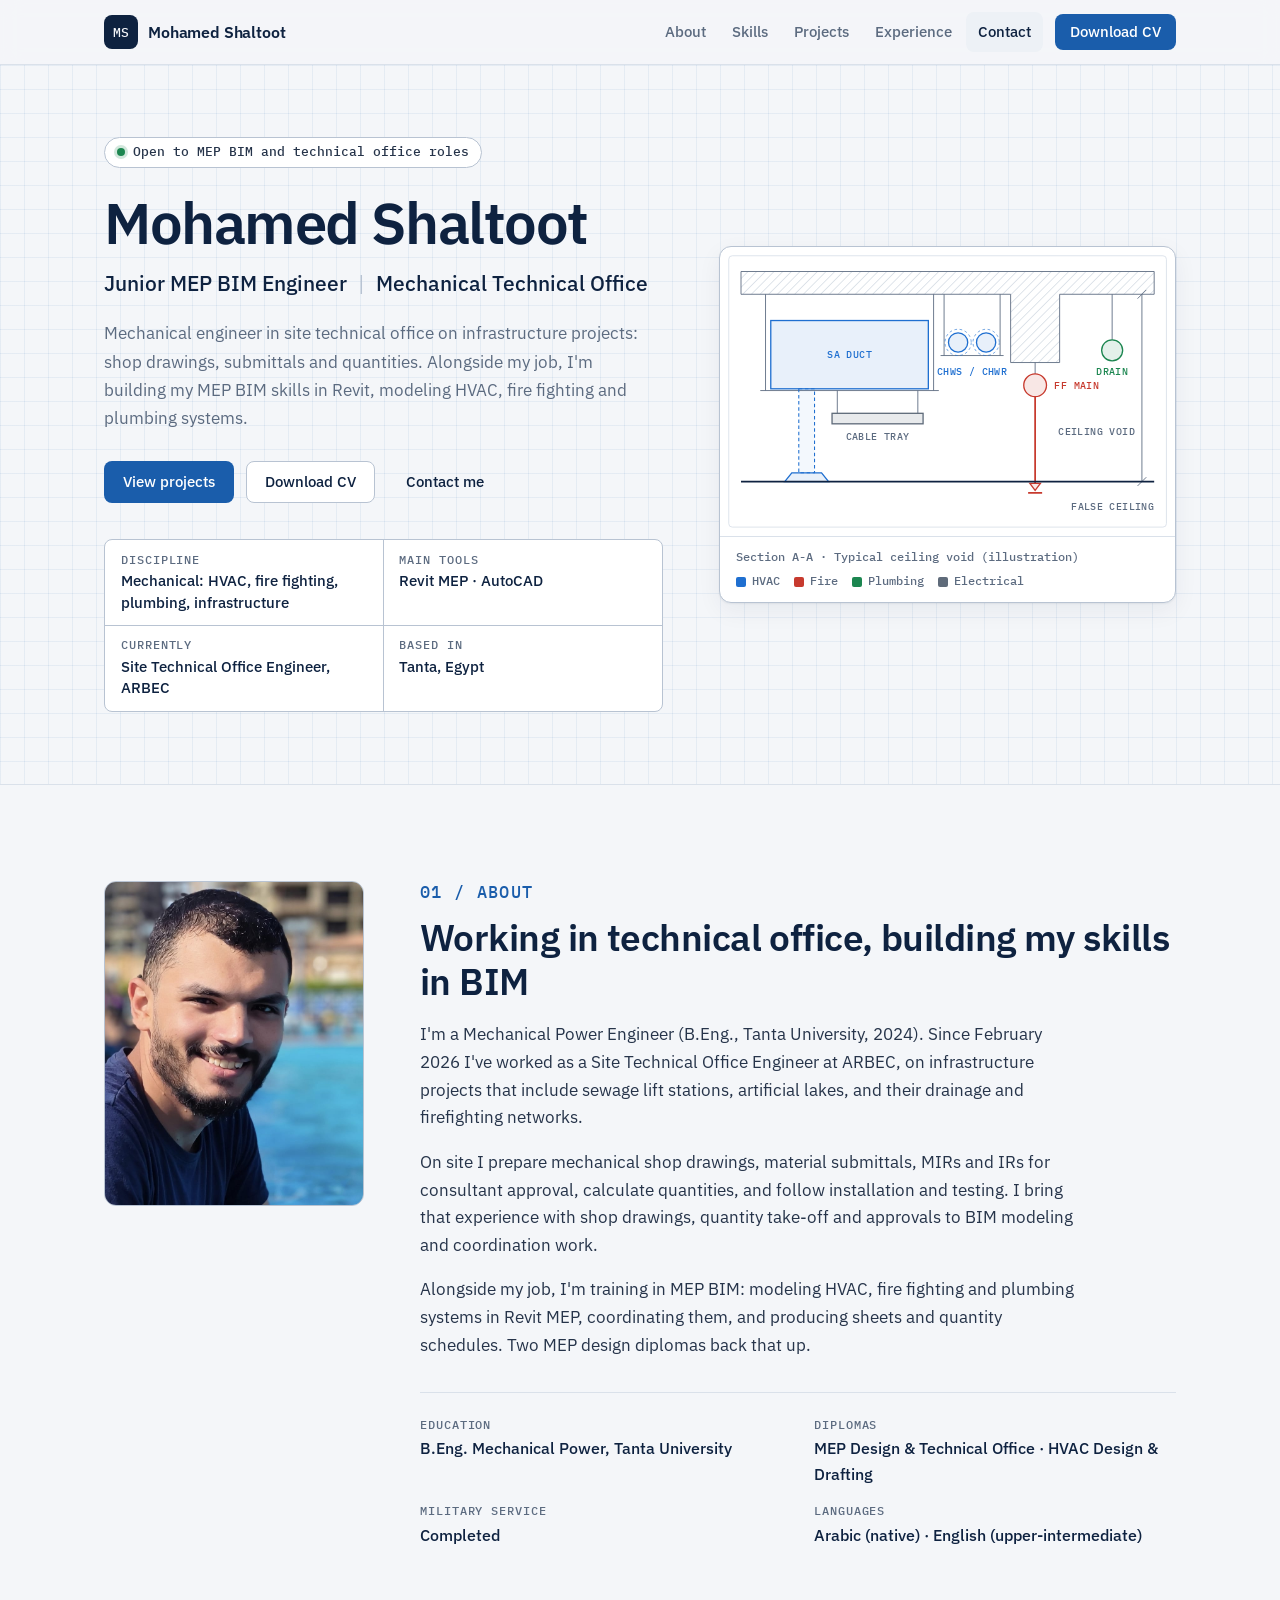
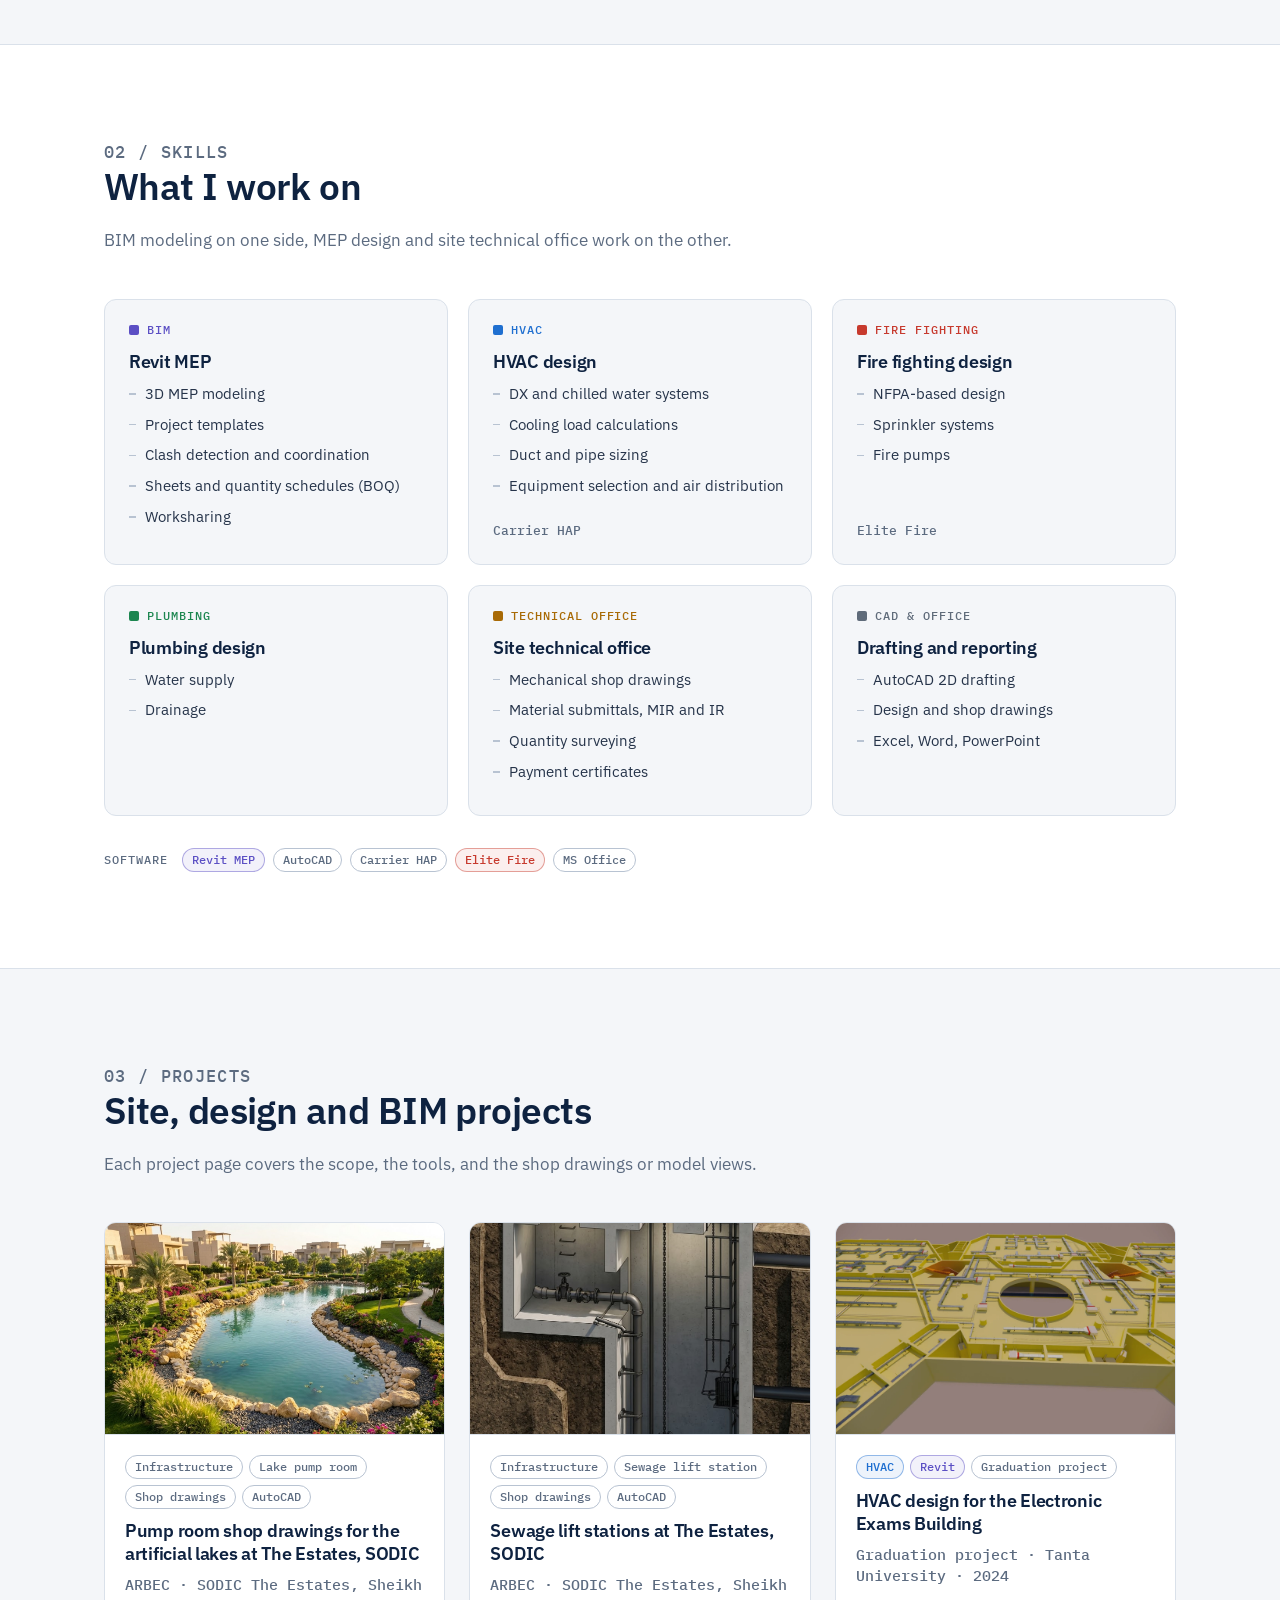
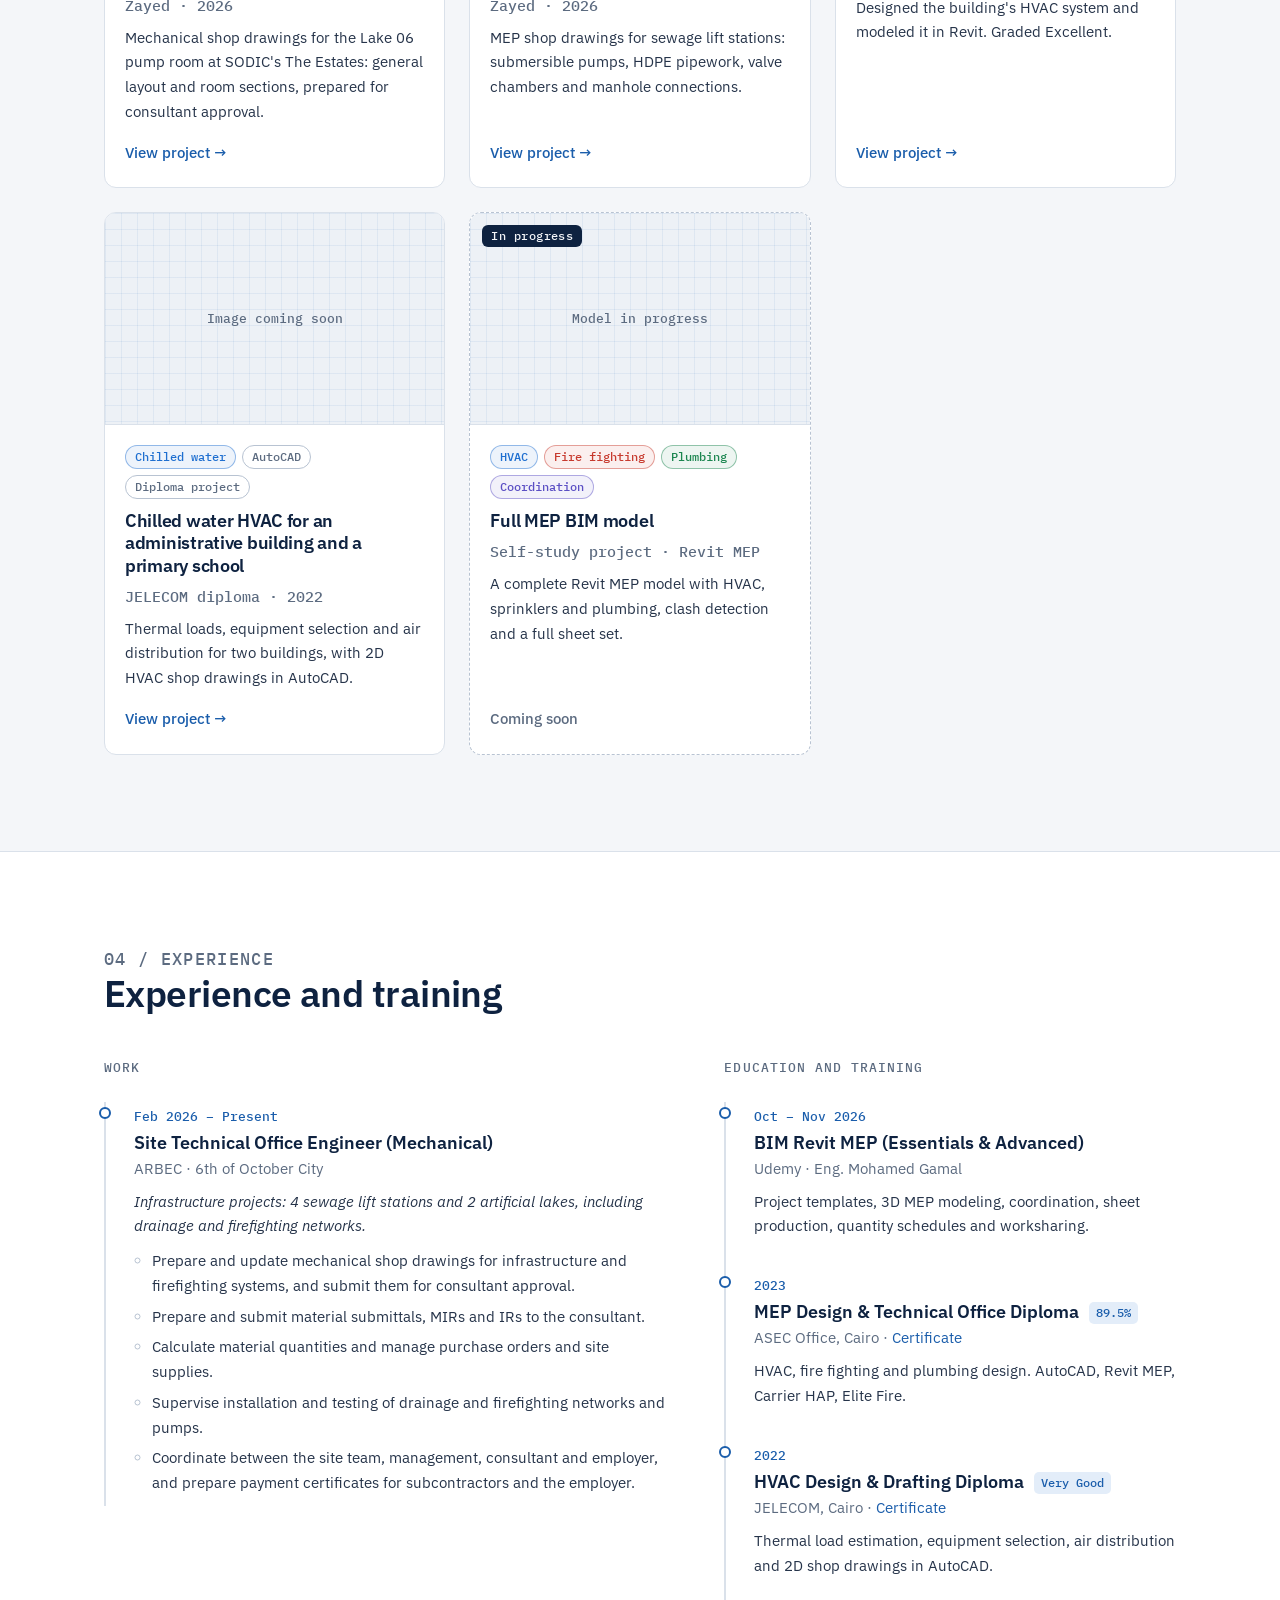
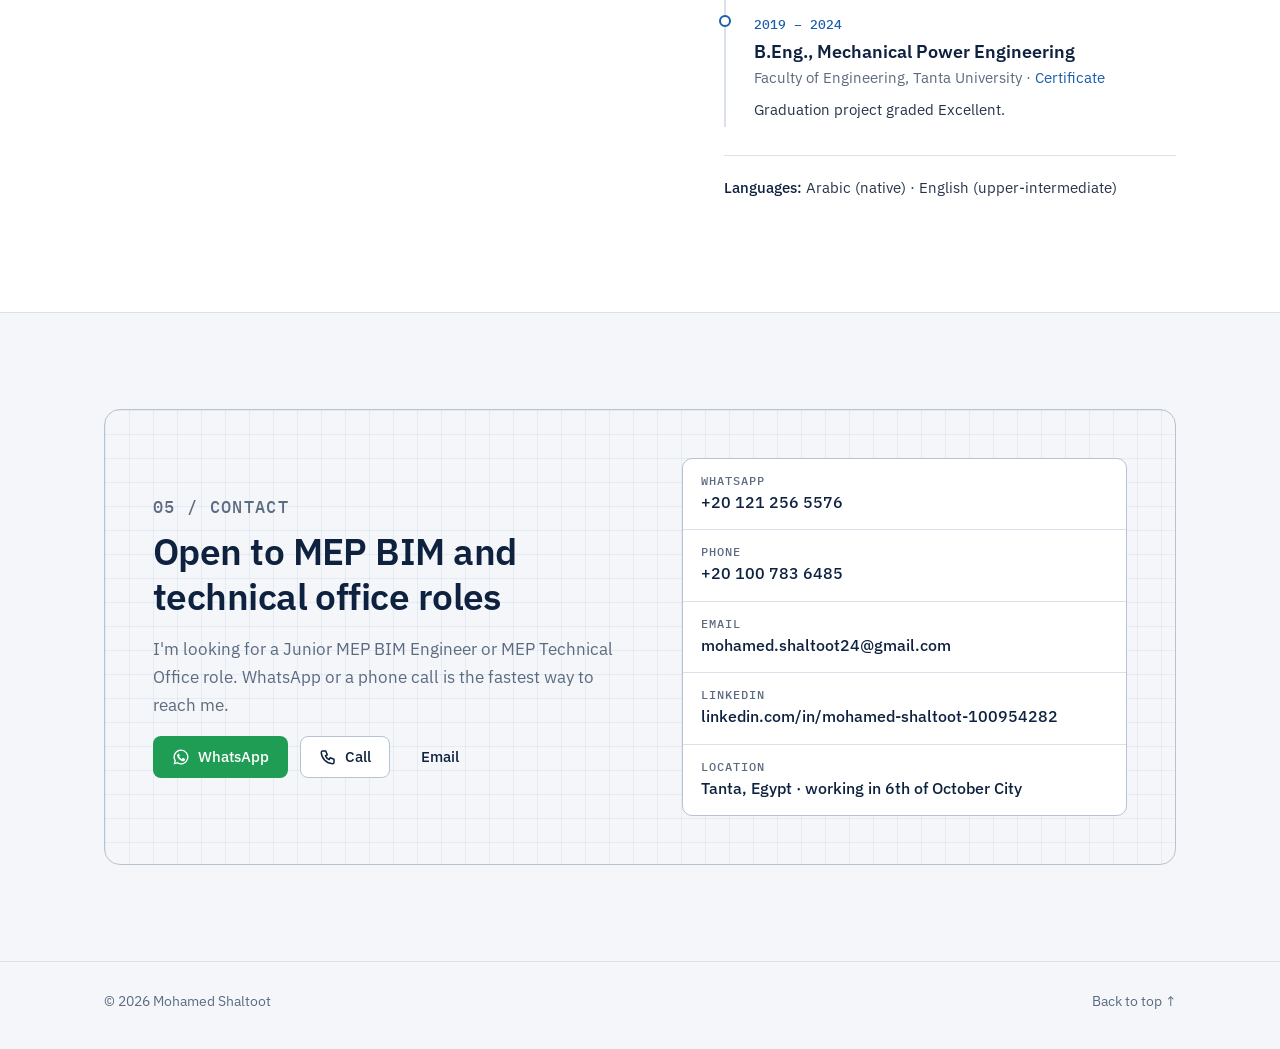
==== commit 3ae20ae7: "Add SODIC Lakes and SODIC Lift Stations projects Two ARBEC site projects at SODIC The Estates, Sheik" ====
--- a/index.html
+++ b/index.html
@@ -159,8 +159,8 @@
       <div class="container">
         <div class="section-head">
           <p class="section-label">03 / Projects</p>
-          <h2>Design and BIM projects</h2>
-          <p>Each project page covers the scope, the tools, and the drawings and model views.</p>
+          <h2>Site, design and BIM projects</h2>
+          <p>Each project page covers the scope, the tools, and the shop drawings or model views.</p>
         </div>
         <div class="projects-grid" id="projects-grid"></div>
       </div>
--- a/assets/css/style.css
+++ b/assets/css/style.css
@@ -810,6 +810,7 @@
 .shot { margin: 0; background: var(--surface); border: 1px solid var(--line); border-radius: 12px; overflow: hidden; }
 .shot .media { aspect-ratio: 16 / 10; }
 .shot--wide .media { aspect-ratio: 16 / 8; }
+.shot--wide .media--contain { aspect-ratio: 16 / 10; }
 .shot figcaption { padding: 12px 16px; border-top: 1px solid var(--line); color: var(--muted); font-size: 14px; }
 
 .project-section { margin-top: 56px; }
